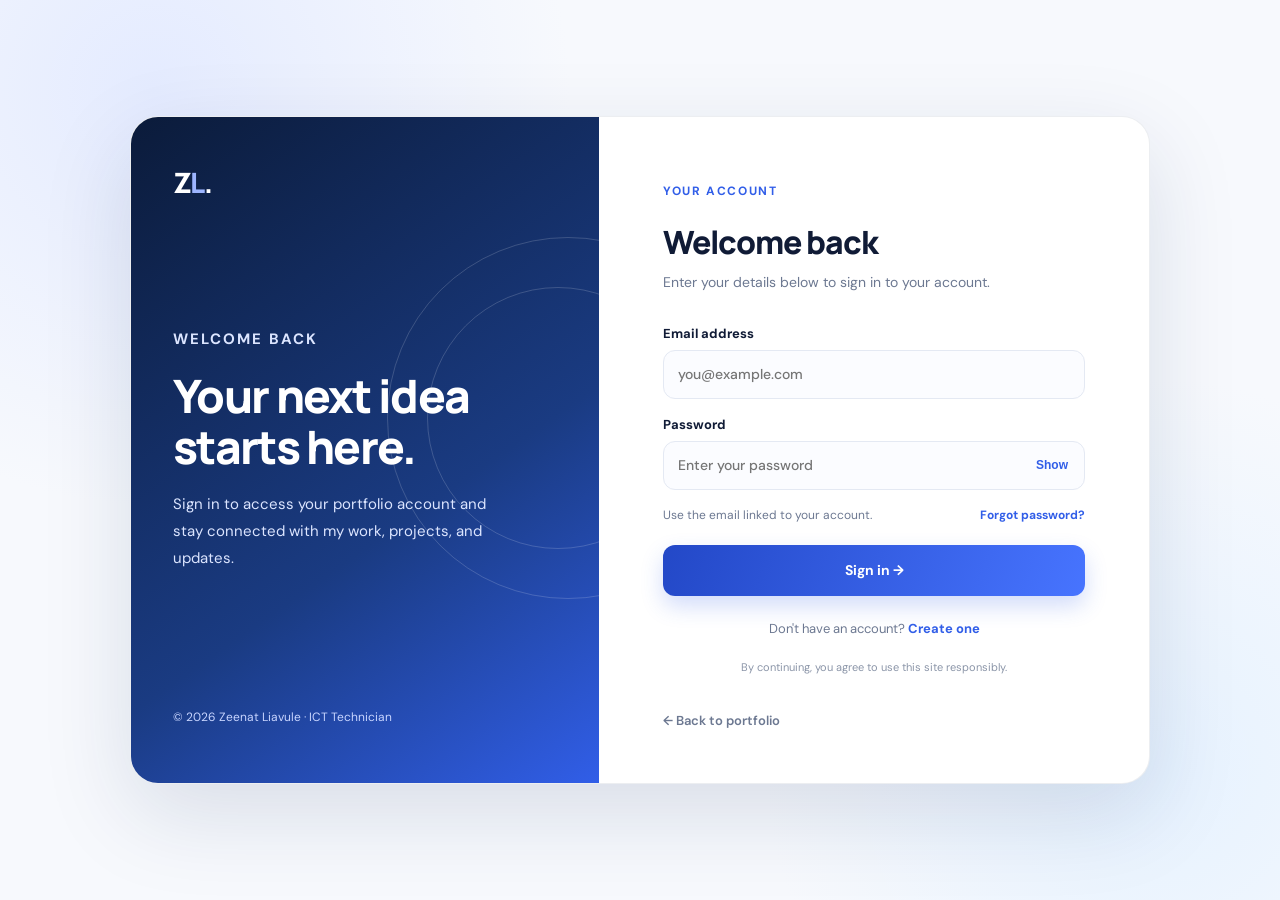
==== sign-in.html @ 50e0c14f "Add professional Supabase authentication pages" ====
<!doctype html>
<html lang="en">
<head>
  <meta charset="utf-8"><meta name="viewport" content="width=device-width,initial-scale=1">
  <meta name="theme-color" content="#0b1b3a">
  <title>Sign in | Zeenat Liavule</title>
  <link rel="stylesheet" href="css/auth.css">
</head>
<body>
  <main class="auth-shell">
    <aside class="auth-aside">
      <a class="brand" href="index.html">Z<span>L</span>.</a>
      <div class="aside-copy"><p class="eyebrow">WELCOME BACK</p><h1>Your next idea starts here.</h1><p>Sign in to access your portfolio account and stay connected with my work, projects, and updates.</p></div>
      <p class="aside-foot">© <span id="year"></span> Zeenat Liavule · ICT Technician</p>
    </aside>
    <section class="auth-main">
      <a class="mobile-brand" href="index.html">Z<span>L</span>.</a>
      <p class="form-eyebrow">Your account</p><h2>Welcome back</h2><p class="subtext">Enter your details below to sign in to your account.</p>
      <form id="authForm" data-mode="signin">
        <div class="field"><label for="email">Email address</label><input id="email" name="email" type="email" autocomplete="email" placeholder="you@example.com" required></div>
        <div class="field"><label for="password">Password</label><div class="password-wrap"><input id="password" name="password" type="password" autocomplete="current-password" minlength="6" placeholder="Enter your password" required><button class="toggle-password" type="button" data-toggle="password">Show</button></div></div>
        <div class="form-row"><span>Use the email linked to your account.</span><a href="#" id="forgotPassword">Forgot password?</a></div>
        <button class="primary-submit" type="submit">Sign in <span aria-hidden="true">→</span></button>
        <div class="message" id="message" role="status" aria-live="polite"></div>
      </form>
      <p class="auth-switch">Don't have an account? <a href="sign-up.html">Create one</a></p>
      <p class="terms">By continuing, you agree to use this site responsibly.</p>
      <a class="back-link" href="index.html">← Back to portfolio</a>
    </section>
  </main>
  <script>document.getElementById('year').textContent=new Date().getFullYear();</script>
  <script type="module" src="js/auth.js"></script>
</body></html>
---- css/auth.css ----
@import url('https://fonts.googleapis.com/css2?family=DM+Sans:wght@400;500;600;700&family=Manrope:wght@400;500;600;700;800&display=swap');
:root{--ink:#101b36;--muted:#6c7891;--blue:#315ee8;--line:#e4e9f3;--surface:#fff}
*{box-sizing:border-box}html{min-height:100%;background:#f5f7fc}body{margin:0;min-height:100vh;font-family:'DM Sans',sans-serif;color:var(--ink);background:radial-gradient(circle at 12% 10%,#e4ebff 0,transparent 30%),radial-gradient(circle at 90% 85%,#e6f2ff 0,transparent 28%),#f7f9fd;display:grid;place-items:center;padding:28px}
a{color:inherit;text-decoration:none}.auth-shell{width:min(100%,1020px);min-height:620px;display:grid;grid-template-columns: .92fr 1.08fr;background:#fff;border:1px solid rgba(22,42,82,.08);border-radius:28px;overflow:hidden;box-shadow:0 30px 90px rgba(19,38,83,.13)}
.auth-aside{padding:46px 42px;background:linear-gradient(145deg,#0b1b3a,#1a3b82 60%,#315ee8);color:#fff;position:relative;overflow:hidden;display:flex;flex-direction:column;justify-content:space-between}
.auth-aside:before,.auth-aside:after{content:"";position:absolute;border:1px solid rgba(255,255,255,.17);border-radius:50%;pointer-events:none}.auth-aside:before{width:360px;height:360px;right:-150px;top:120px}.auth-aside:after{width:260px;height:260px;right:-90px;top:170px}
.brand{font-family:Manrope,sans-serif;font-weight:800;font-size:28px;letter-spacing:-1.6px;position:relative;z-index:1}.brand span{color:#9db5ff}.aside-copy{position:relative;z-index:1;margin:70px 0}.eyebrow{text-transform:uppercase;letter-spacing:2px;font-size:11px;font-weight:700;color:#b8c9ff}.aside-copy h1{font:800 clamp(32px,4vw,46px)/1.1 Manrope,sans-serif;letter-spacing:-1.7px;margin:18px 0}.aside-copy p{color:#dce5ff;line-height:1.8;font-size:15px;max-width:340px}.aside-foot{position:relative;z-index:1;font-size:12px;color:#c8d5ff}
.auth-main{padding:54px clamp(26px,5vw,68px);display:flex;flex-direction:column;justify-content:center}.mobile-brand{display:none}.form-eyebrow{font-size:12px;text-transform:uppercase;letter-spacing:1.6px;color:var(--blue);font-weight:700}.auth-main h2{font:800 32px/1.2 Manrope,sans-serif;letter-spacing:-1px;margin:12px 0 10px}.subtext{margin:0 0 30px;color:var(--muted);line-height:1.7;font-size:14px}.field{margin:0 0 17px}.field label{display:block;font-size:13px;font-weight:700;margin-bottom:8px}.field input{width:100%;height:49px;border:1px solid var(--line);border-radius:12px;padding:0 14px;font:500 14px 'DM Sans',sans-serif;color:var(--ink);background:#fbfcff;transition:border .2s,box-shadow .2s}.field input:focus{outline:none;border-color:#7894ff;box-shadow:0 0 0 4px rgba(49,94,232,.1);background:#fff}.password-wrap{display:flex;position:relative}.password-wrap input{padding-right:72px}.toggle-password{position:absolute;right:10px;top:50%;transform:translateY(-50%);border:0;background:transparent;color:var(--blue);font-size:12px;font-weight:700;cursor:pointer;padding:7px}
.form-row{display:flex;align-items:center;justify-content:space-between;gap:12px;font-size:12px;color:var(--muted);margin:2px 0 22px}.form-row a,.auth-switch a{color:var(--blue);font-weight:700}.primary-submit{height:51px;width:100%;border:0;border-radius:12px;color:white;background:linear-gradient(110deg,#2348c7,#4774ff);font:700 14px 'DM Sans',sans-serif;cursor:pointer;box-shadow:0 10px 22px rgba(49,94,232,.22);transition:transform .2s,box-shadow .2s}.primary-submit:hover{transform:translateY(-2px);box-shadow:0 14px 28px rgba(49,94,232,.3)}.primary-submit:disabled{opacity:.65;cursor:wait;transform:none}.message{display:none;margin:16px 0 0;border-radius:11px;padding:12px 14px;font-size:13px;line-height:1.5}.message.show{display:block}.message.error{color:#9d2525;background:#fff0f0;border:1px solid #ffd6d6}.message.success{color:#166534;background:#eefbf2;border:1px solid #c8f1d4}.auth-switch{text-align:center;margin:24px 0 0;font-size:13px;color:var(--muted)}.back-link{display:inline-flex;align-items:center;gap:8px;margin-top:25px;font-size:13px;color:var(--muted);font-weight:600}.back-link:hover{color:var(--blue)}.terms{margin-top:22px;text-align:center;font-size:11px;line-height:1.6;color:#8b95a8}
@media(max-width:760px){body{padding:14px}.auth-shell{grid-template-columns:1fr;min-height:unset;border-radius:22px}.auth-aside{display:none}.auth-main{padding:32px 24px}.mobile-brand{display:block;font:800 24px Manrope,sans-serif;letter-spacing:-1px;margin-bottom:38px}.mobile-brand span{color:var(--blue)}.auth-main h2{font-size:29px}.subtext{margin-bottom:24px}}
@media(prefers-reduced-motion:reduce){*{transition:none!important}}
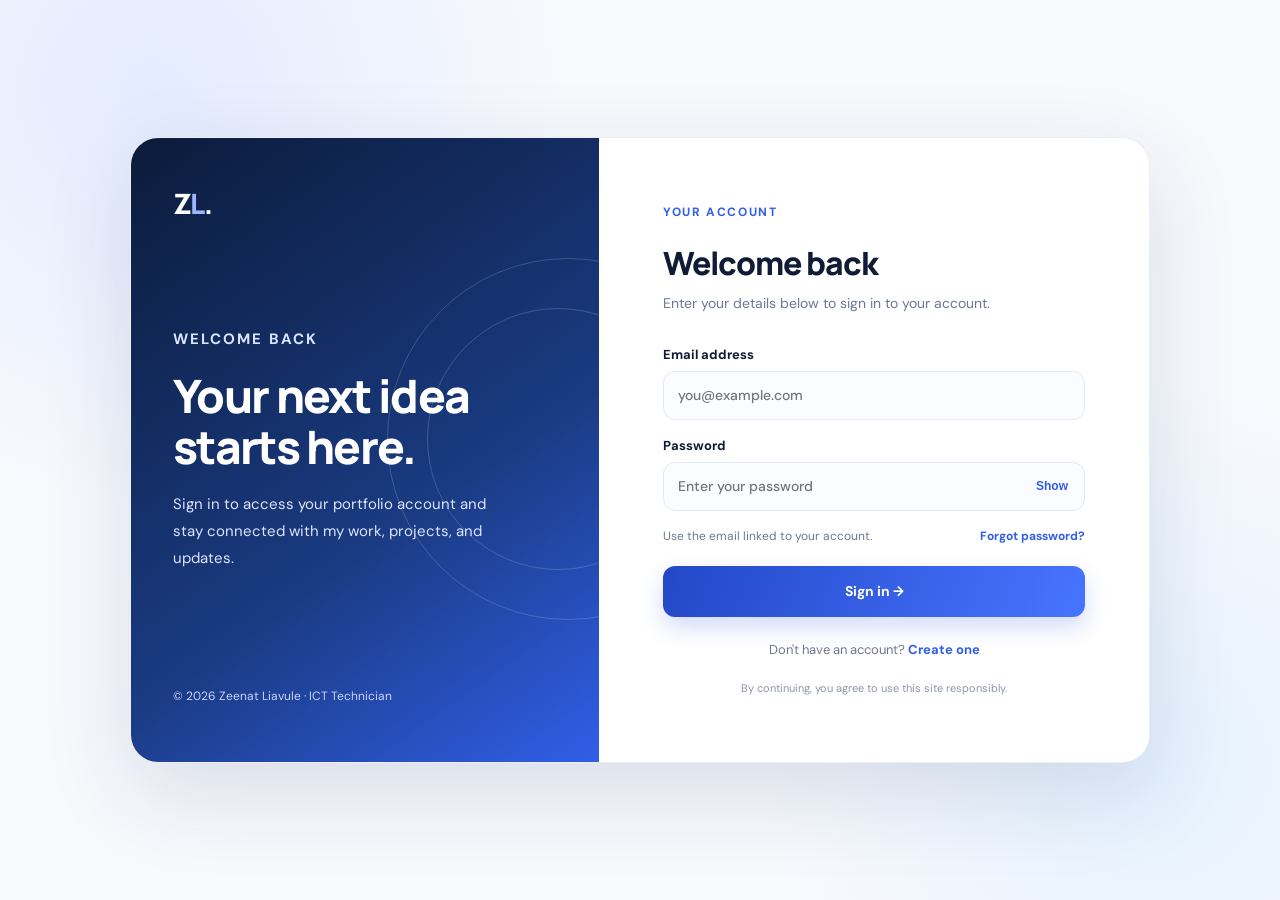
==== commit f2644a79: "Remove portfolio navigation from sign-in page" ====
--- a/sign-in.html
+++ b/sign-in.html
@@ -9,12 +9,12 @@
 <body>
   <main class="auth-shell">
     <aside class="auth-aside">
-      <a class="brand" href="index.html">Z<span>L</span>.</a>
+      <div class="brand" aria-label="Zeenat Liavule">Z<span>L</span>.</div>
       <div class="aside-copy"><p class="eyebrow">WELCOME BACK</p><h1>Your next idea starts here.</h1><p>Sign in to access your portfolio account and stay connected with my work, projects, and updates.</p></div>
       <p class="aside-foot">© <span id="year"></span> Zeenat Liavule · ICT Technician</p>
     </aside>
     <section class="auth-main">
-      <a class="mobile-brand" href="index.html">Z<span>L</span>.</a>
+      <div class="mobile-brand" aria-label="Zeenat Liavule">Z<span>L</span>.</div>
       <p class="form-eyebrow">Your account</p><h2>Welcome back</h2><p class="subtext">Enter your details below to sign in to your account.</p>
       <form id="authForm" data-mode="signin">
         <div class="field"><label for="email">Email address</label><input id="email" name="email" type="email" autocomplete="email" placeholder="you@example.com" required></div>
@@ -25,7 +25,6 @@
       </form>
       <p class="auth-switch">Don't have an account? <a href="sign-up.html">Create one</a></p>
       <p class="terms">By continuing, you agree to use this site responsibly.</p>
-      <a class="back-link" href="index.html">← Back to portfolio</a>
     </section>
   </main>
   <script>document.getElementById('year').textContent=new Date().getFullYear();</script>
